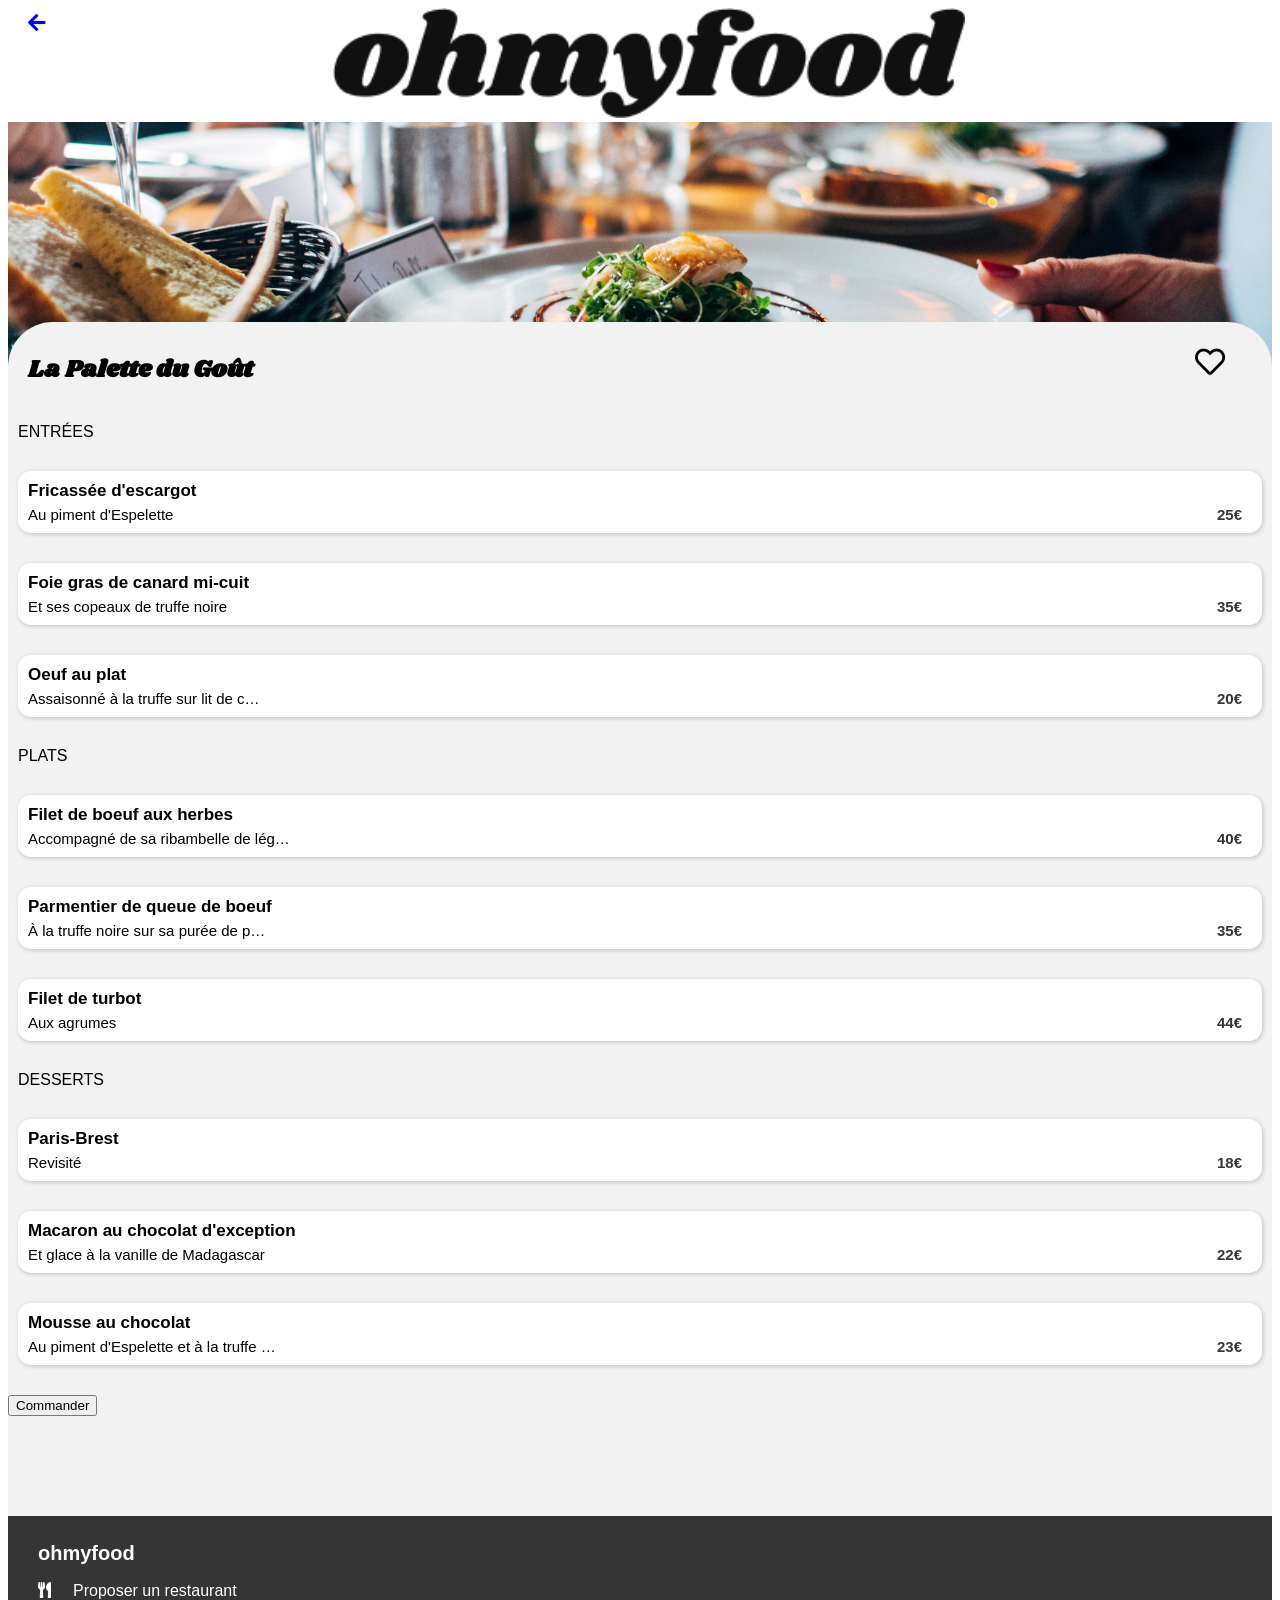
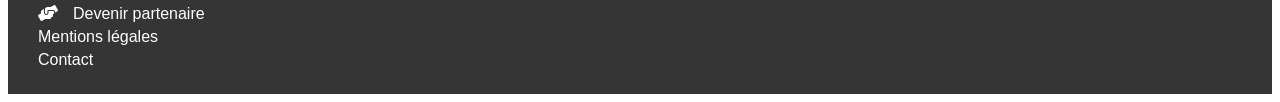
==== menu1.html @ 595d5b4f "Ajout de toutes les pages OhmyFood; + styles css; ajout des animations css" ====
<!DOCTYPE html>
<html lang="fr" xml:lang="fr" xmlns="http://www.w3.org/1999/xhtml">

<head>
    <title>Document</title>
    <meta http-equiv="Content-Type" content="text/html; charset=UTF-8" />
    <link rel="stylesheet" type="text/css" href="styles/styles.css"/>
    <link rel="stylesheet" href="https://cdnjs.cloudflare.com/ajax/libs/font-awesome/5.13.1/css/all.min.css"/>
    <link rel="preconnect" href="https://fonts.gstatic.com">
    <link href="https://fonts.googleapis.com/css2?family=Roboto:wght@300;400&display=swap" rel="stylesheet">
    <link href="https://fonts.googleapis.com/css2?family=Shrikhand&display=swap" rel="stylesheet">
</head>

<header>
    <a href="accueil.html"><i class="fas fa-arrow-left"></i></a>
    <img src="images/logo/ohmyfood.png" alt="logo_Ohmyfood"/>
</header>

<section class="Section_1_menu">
    <div class="background-img menu1"></div>
    
    <div class="menu">
        <h2>La Palette du Goût</h2>
        <button class="heart_action">
            <i class="far fa-heart hearticon empty_heart"></i>
            <i class="fas fa-heart hearticon full_heart"></i>
        </button>
        <div class="EPD entrées">
            <p>ENTRÉES</p>
            <div class='carte entree1'>
                <input class='checkbox-input' type="checkbox" name="" id="">
                <div class='Noms_EPD'>
                  <h3>Fricassée d'escargot</h3>
                  <p>Au piment d'Espelette</p>
                  <div class="prix"><b>25€</b></div>
                  <div class='icon_check'>
                    <i class="fas fa-check-circle checkicon"></i>    
                  </div></div></div>

            <div class="carte entrée2">
                <input class='checkbox-input' type="checkbox" name="" id="">
                <div class="Noms_EPD">
                <h3>Foie gras de canard mi-cuit</h3>
                <p>Et ses copeaux de truffe noire</p>
                <div class="prix"><b>35€</b></div>
                <div class='icon_check'>
                    <i class="fas fa-check-circle checkicon"></i>    
                </div></div></div>

            <div class="carte entrée3">
                <input class='checkbox-input' type="checkbox" name="" id="">
                <div class="Noms_EPD">
                <h3>Oeuf au plat</h3>
                <p>Assaisonné à la truffe sur lit de caviar</p>
                <div class="prix"><b>20€</b></div>
                <div class='icon_check'>
                    <i class="fas fa-check-circle checkicon"></i>    
                  </div></div></div>
        </div>

        <div class="EPD plats">
            <p>PLATS</p>

            <div class="carte plat1">
                <input class='checkbox-input' type="checkbox" name="" id="">
                <div class="Noms_EPD">
                <h3>Filet de boeuf aux herbes</h3>
                <p>Accompagné de sa ribambelle de légumes</p>
                <div class="prix"><b>40€</b></div>
                <div class='icon_check'>
                    <i class="fas fa-check-circle checkicon"></i>    
                </div></div></div>

            <div class="carte plat2">
                <input class='checkbox-input' type="checkbox" name="" id="">
                <div class="Noms_EPD">
                <h3>Parmentier de queue de boeuf</h3>
                <p>À la truffe noire sur sa purée de panais</p>
                <div class="prix"><b>35€</b></div>
                <div class='icon_check'>
                    <i class="fas fa-check-circle checkicon"></i>    
                </div></div></div>

            <div class="carte plat3">
                <input class='checkbox-input' type="checkbox" name="" id="">
                <div class="Noms_EPD">
                <h3>Filet de turbot</h3>
                <p>Aux agrumes</p>
                <div class="prix"><b>44€</b></div>
                <div class='icon_check'>
                    <i class="fas fa-check-circle checkicon"></i>    
                </div></div></div>
        </div>

        <div class="EPD desserts">
            <p>DESSERTS</p>
            <div class="carte dessert1">
                <input class='checkbox-input' type="checkbox" name="" id="">
                <div class="Noms_EPD">
                <h3>Paris-Brest</h3>
                <p>Revisité</p>
                <div class="prix"><b>18€</b></div>
                <div class='icon_check'>
                    <i class="fas fa-check-circle checkicon"></i>    
                </div></div></div>

            <div class="carte dessert2">
                <input class='checkbox-input' type="checkbox" name="" id="">
                <div class="Noms_EPD">
                <h3>Macaron au chocolat d'exception</h3>
                <p>Et glace à la vanille de Madagascar</p>
                <div class="prix"><b>22€</b></div>
                <div class='icon_check'>
                    <i class="fas fa-check-circle checkicon"></i>    
                </div></div></div>

            <div class="carte dessert3">
                <input class='checkbox-input' type="checkbox" name="" id="">
                <div class="Noms_EPD">                
                <h3>Mousse au chocolat</h3>
                <p>Au piment d'Espelette et à la truffe noire</p>
                <div class="prix"><b>23€</b></div>
                <div class='icon_check'>
                    <i class="fas fa-check-circle checkicon"></i>    
                </div></div></div>
        </div>

        <div class="button_commander">
        <button>Commander</button></div>

    </div>
    
</section>


<footer>
    <div>
    <h2>ohmyfood</h2>
    <i class="fas fa-utensils"></i>
    <p>Proposer un restaurant</p>
    <i class="fas fa-hands-helping"></i>
    <p>Devenir partenaire</p> 
    <p>Mentions légales</p>
    <p>Contact</p>
    </div>
</footer>

</html>
---- styles/styles.css ----
body {
  font-family: 'Roboto:wght@100', sans-serif;
}

header {
  text-align: center;
}

header i {
  position: relative;
  float: left;
  top: 5px;
  left: 20px;
  font-size: 20px;
}

header img {
  width: 50%;
}

.loader {
  -webkit-animation: spin 1s infinite linear;
          animation: spin 1s infinite linear;
  -webkit-animation-iteration-count: 1;
          animation-iteration-count: 1;
  -webkit-animation-fill-mode: forwards;
          animation-fill-mode: forwards;
  -webkit-animation-duration: 2s;
          animation-duration: 2s;
  border: solid 2vmin transparent;
  border-radius: 50%;
  border-right-color: #9356DC;
  border-top-color: #9356DC;
  -webkit-box-sizing: border-box;
          box-sizing: border-box;
  height: 20vmin;
  left: calc(50% - 10vmin);
  position: fixed;
  top: calc(50% - 10vmin);
  width: 20vmin;
  z-index: 1;
}

.loader:before {
  -webkit-animation-iteration-count: 1;
          animation-iteration-count: 1;
  -webkit-animation: spin 1s infinite linear;
          animation: spin 1s infinite linear;
  border: solid 2vmin transparent;
  border-radius: 50%;
  border-right-color: #FF79DA;
  border-top-color: #FF79DA;
  -webkit-box-sizing: border-box;
          box-sizing: border-box;
  content: "";
  height: 16vmin;
  left: 0;
  position: absolute;
  top: 0;
  width: 16vmin;
}

.loader:after {
  -webkit-animation: spin 1s infinte linear;
          animation: spin 1s infinte linear;
  border: solid 2vmin transparent;
  border-radius: 50%;
  border-right-color: #FF79DA;
  border-top-color: #FF79DA;
  -webkit-box-sizing: border-box;
          box-sizing: border-box;
  content: "";
  height: 12vmin;
  left: 2vmin;
  position: absolute;
  top: 2vmin;
  width: 12vmin;
}

@-webkit-keyframes spin {
  0% {
    -webkit-transform: rotate(360deg);
            transform: rotate(360deg);
    opacity: 0;
  }
  50% {
    opacity: 1;
  }
  100% {
    opacity: 0;
  }
}

@keyframes spin {
  0% {
    -webkit-transform: rotate(360deg);
            transform: rotate(360deg);
    opacity: 0;
  }
  50% {
    opacity: 1;
  }
  100% {
    opacity: 0;
  }
}

.Section_1 .Explore {
  background-color: #F6F6F6;
  text-align: center;
}

.Section_1 .Explore h2 {
  font-weight: bold;
  margin: 45px 45px 10px 45px;
}

.Section_1 .Explore p {
  margin: auto 20px;
  color: #6c6c6c;
}

.Section_1 .Search {
  background-color: #eaeaea;
}

.Section_1 .Search i {
  position: relative;
  right: -25px;
}

.Section_1 input {
  width: auto;
  background-color: #eaeaea;
  text-align: center;
  border: none;
  height: 50px;
  font-size: 15px;
  font-weight: bold;
}

.Section_1 .btn_explore {
  background: linear-gradient(-5deg, #9356DC, #FF79DA);
  padding: 12px 30px;
  border-radius: 25px;
  border: none;
  color: white;
  -webkit-box-shadow: 1px 3px 8px darkgray;
          box-shadow: 1px 3px 8px darkgray;
  margin: 30px auto 50px auto;
}

.Section_1 .btn_explore:hover {
  background: linear-gradient(-5deg, #9E6BDB, #FC8FDE);
  -webkit-box-shadow: 1px 3px 8px grey;
          box-shadow: 1px 3px 8px grey;
}

.Section_1_menu {
  background-color: #F2F2F2;
}

.Section_1_menu .background-img {
  height: 300px;
  background-position: center;
  background-size: cover;
}

.Section_1_menu .menu1 {
  background-image: url(../images/restaurants/jay-wennington-N_Y88TWmGwA-unsplash.jpg);
}

.Section_1_menu .menu2 {
  background-image: url(../images/restaurants/stil-u2Lp8tXIcjw-unsplash.jpg);
}

.Section_1_menu .menu3 {
  background-image: url(../images/restaurants/toa-heftiba-DQKerTsQwi0-unsplash.jpg);
}

.Section_1_menu .menu4 {
  background-image: url(../images/restaurants/louis-hansel-shotsoflouis-qNBGVyOCY8Q-unsplash.jpg);
}

.Section_1_menu .menu {
  background-color: #f2f2f2;
  border-top-left-radius: 45px;
  border-top-right-radius: 45px;
  position: relative;
  top: -100px;
}

.Section_1_menu .menu h2 {
  margin: 30px auto 20px 20px;
  display: -webkit-inline-box;
  display: -ms-inline-flexbox;
  display: inline-flex;
  font-family: 'shrikhand';
}

.Section_1_menu .menu .heart_action {
  border: none;
  float: right;
  position: relative;
  top: 25px;
  right: 65px;
  font-size: 30px;
}

.Section_1_menu .menu .hearticon {
  position: absolute;
  top: 0;
  left: 0;
}

.Section_1_menu .menu .full_heart {
  z-index: 0;
  color: #F2F2F2;
}

.Section_1_menu .menu .empty_heart {
  z-index: 1;
}

.Section_1_menu .menu .heart_action:focus .full_heart, .Section_1_menu .menu .heart_action:focus .empty_heart {
  -webkit-transition: all 1s ease-out;
  transition: all 1s ease-out;
  font-size: 25px;
  background: -webkit-linear-gradient(#9356DC, #FF79DA);
  -webkit-background-clip: text;
  -webkit-text-fill-color: transparent;
}

.Section_1_menu .menu .EPD {
  margin: 5px 10px;
}

.Section_1_menu .menu .EPD .carte {
  background-color: white;
  display: -webkit-box;
  display: -ms-flexbox;
  display: flex;
  -webkit-box-shadow: 1px 1px 4px silver;
          box-shadow: 1px 1px 4px silver;
  width: 100%;
  position: relative;
  margin: -30px 0 30px 0;
  overflow: hidden;
  border-radius: 13px;
  -webkit-animation: apparition 3s forwards;
          animation: apparition 3s forwards;
}

.Section_1_menu .menu .EPD .carte .checkbox-input {
  width: 100%;
  height: 100%;
  position: absolute;
  top: 0;
  left: 0;
  opacity: 0;
}

.Section_1_menu .menu .EPD .carte h3 {
  margin: 10px auto 0px 10px;
  font-size: 17px;
}

.Section_1_menu .menu .EPD .carte p {
  margin: 5px auto 10px 10px;
  white-space: nowrap;
  overflow: hidden;
  text-overflow: ellipsis;
  width: 90%;
  font-size: 15px;
}

.Section_1_menu .menu .EPD .carte .prix {
  color: #353535;
  position: absolute;
  right: 20px;
  top: 35px;
  font-size: 15px;
}

.Section_1_menu .menu .EPD .carte .icon_check {
  position: absolute;
  top: 0;
  height: 100%;
  right: -55px;
  width: 55px;
  background-color: #99E2D0;
  border-top-right-radius: 9px;
  border-bottom-right-radius: 9px;
  display: -webkit-box;
  display: -ms-flexbox;
  display: flex;
  -webkit-box-align: center;
      -ms-flex-align: center;
          align-items: center;
  -webkit-box-pack: center;
      -ms-flex-pack: center;
          justify-content: center;
}

.Section_1_menu .menu .EPD .carte .icon_check .checkicon {
  color: white;
  font-size: 20px;
}

.Section_1_menu .menu .EPD .checkbox-input:checked + .Noms_EPD > .icon_check {
  -webkit-animation: arrive-par-la-droite 0.6s forwards;
          animation: arrive-par-la-droite 0.6s forwards;
}

.Section_1_menu .menu .EPD .checkbox-input:checked + .Noms_EPD > .icon_check {
  -webkit-animation: arrive-par-la-droite 0.6s forwards;
          animation: arrive-par-la-droite 0.6s forwards;
}

@-webkit-keyframes arrive-par-la-droite {
  0% {
    right: -80px;
  }
  100% {
    right: 0;
  }
}

@keyframes arrive-par-la-droite {
  0% {
    right: -80px;
  }
  100% {
    right: 0;
  }
}

@-webkit-keyframes apparition {
  0% {
    opacity: 0;
    margin-top: -30px;
  }
  100% {
    opacity: 1;
    margin-top: 30px;
  }
}

@keyframes apparition {
  0% {
    opacity: 0;
    margin-top: -30px;
  }
  100% {
    opacity: 1;
    margin-top: 30px;
  }
}

.Section_2 {
  background-color: #f6f6f6;
  padding-top: 1px;
  padding-bottom: 50px;
}

.Section_2 h2 {
  margin: 50px auto auto 20px;
}

.Fonction {
  margin-bottom: 60px;
}

.Fonction h2 {
  margin-left: 15px;
  margin-top: 40px;
}

.choose, .compose, .taste {
  display: -webkit-box;
  display: -ms-flexbox;
  display: flex;
  text-align: center;
  background-color: #f6f6f6;
  margin: 20px 20px;
  padding: 10px;
  border-radius: 25px;
  -webkit-box-shadow: 1px 3px 10px #e7e7e7;
          box-shadow: 1px 3px 10px #e7e7e7;
  font-weight: bold;
}

.choose i, .compose i, .taste i {
  margin: auto 20px auto 5px;
  color: gray;
}

.choose i:hover, .compose i:hover, .taste i:hover {
  color: #9356dc;
}

.Number1, .Number2, .Number3 {
  margin: auto 15px auto -20px;
  background-color: #9356DC;
  color: white;
  border-radius: 50%;
  height: 20px;
  width: 20px;
}

.restaurant {
  background-color: white;
  margin: 20px;
  border-radius: 15px;
}

.restaurant .Nouveau {
  background-color: #99e2d0;
  color: #1d987a;
  padding: 10px 15px;
  text-align: center;
  position: relative;
  float: right;
  right: 10px;
  top: 10px;
}

.restaurant .background-img {
  background-position: center;
  background-size: cover;
  height: 200px;
  width: auto;
  border-top-left-radius: 15px;
  border-top-right-radius: 15px;
}

.restaurant .background-img.square-img1 {
  background-image: url(../images/restaurants/jay-wennington-N_Y88TWmGwA-unsplash.jpg);
}

.restaurant .background-img.square-img2 {
  background-image: url(../images/restaurants/stil-u2Lp8tXIcjw-unsplash.jpg);
}

.restaurant .background-img.square-img3 {
  background-image: url(../images/restaurants/toa-heftiba-DQKerTsQwi0-unsplash.jpg);
}

.restaurant .background-img.square-img4 {
  background-image: url(../images/restaurants/louis-hansel-shotsoflouis-qNBGVyOCY8Q-unsplash.jpg);
}

.restaurant a {
  text-decoration: none;
  color: black;
}

.restaurant .Nom_restaurant {
  display: inline-block;
}

.restaurant h3 {
  margin: 10px auto 0px 10px;
  font-size: 17px;
}

.restaurant p {
  margin: 5px auto 15px 10px;
}

.restaurant .heart_action {
  border: none;
  position: relative;
  float: right;
  margin: 20px 50px;
  font-size: 25px;
}

.restaurant i {
  position: absolute;
  top: 0;
  left: 0;
}

.restaurant .full_heart {
  z-index: 0;
  color: white;
}

.restaurant .empty_heart {
  z-index: 1;
}

.restaurant .heart_action:focus .full_heart, .restaurant .heart_action:focus .empty_heart {
  -webkit-transition: all 1s ease-out;
  transition: all 1s ease-out;
  font-size: 25px;
  background: -webkit-linear-gradient(#9356DC, #FF79DA);
  -webkit-background-clip: text;
  -webkit-text-fill-color: transparent;
}

footer {
  background-color: #353535;
  color: white;
}

footer div {
  margin-left: 30px;
  padding: 10px 0px 20px 0px;
}

footer h2 {
  padding: 30px auto auto auto;
  font-size: 20px;
}

footer i {
  display: block;
  float: left;
  width: 20px;
  margin: auto 15px auto auto;
}

footer p {
  margin: 5px auto;
}
/*# sourceMappingURL=styles.css.map */
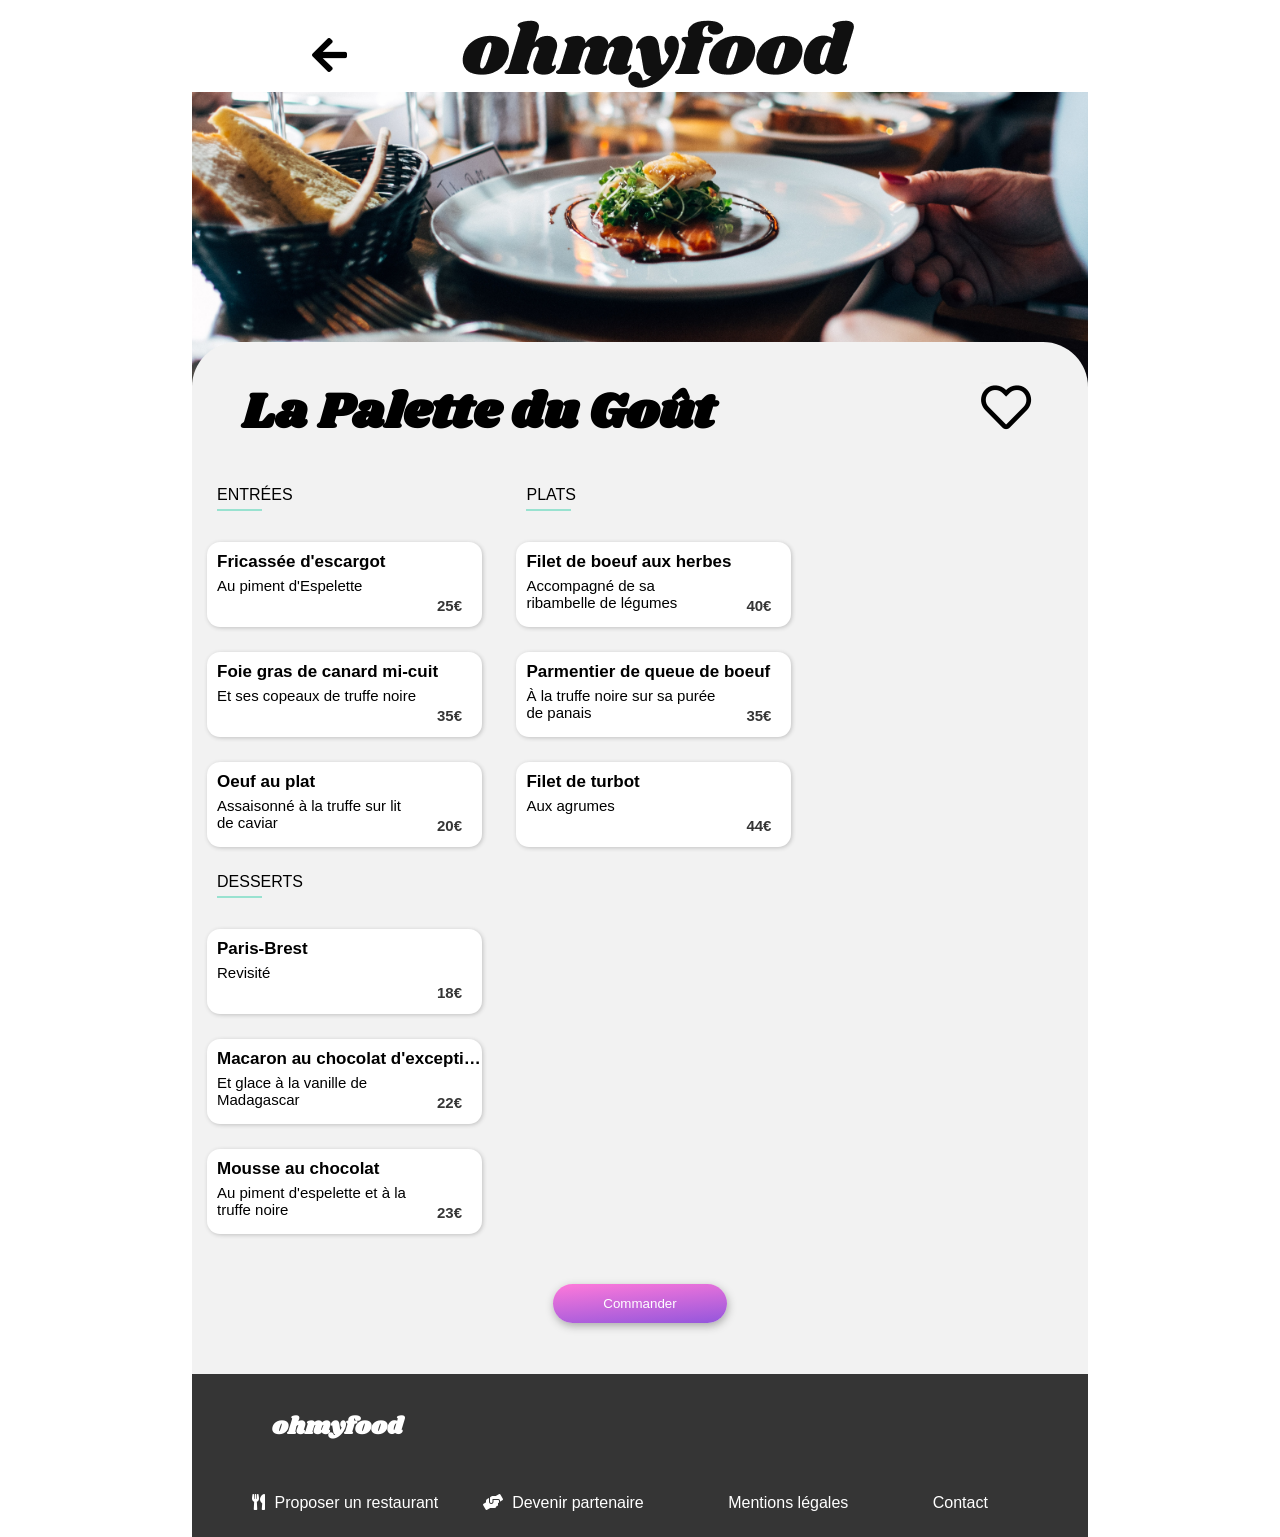
==== commit 46d78c62: "Projet bientôt terminé. Modifications sur les différentes versions responsives" ====
--- a/menu1.html
+++ b/menu1.html
@@ -20,11 +20,13 @@
     <div class="background-img menu1"></div>
     
     <div class="menu">
+        <div class="nom_resto">
         <h2>La Palette du Goût</h2>
         <button class="heart_action">
             <i class="far fa-heart hearticon empty_heart"></i>
             <i class="fas fa-heart hearticon full_heart"></i>
-        </button>
+        </button></div>
+    
         <div class="EPD entrées">
             <p>ENTRÉES</p>
             <div class='carte entree1'>
@@ -118,30 +120,27 @@
                 <input class='checkbox-input' type="checkbox" name="" id="">
                 <div class="Noms_EPD">                
                 <h3>Mousse au chocolat</h3>
-                <p>Au piment d'Espelette et à la truffe noire</p>
+                <p>Au piment d'espelette et à la truffe noire</p>
                 <div class="prix"><b>23€</b></div>
                 <div class='icon_check'>
                     <i class="fas fa-check-circle checkicon"></i>    
                 </div></div></div>
         </div>
-
-        <div class="button_commander">
-        <button>Commander</button></div>
-
+        <button class="button_commander">Commander</button>
     </div>
-    
 </section>
 
-
 <footer>
-    <div>
     <h2>ohmyfood</h2>
-    <i class="fas fa-utensils"></i>
-    <p>Proposer un restaurant</p>
-    <i class="fas fa-hands-helping"></i>
-    <p>Devenir partenaire</p> 
+    <div class="footer_paragraph">
+        <div class="icon_paragraph">
+            <i class="fas fa-utensils"></i>
+            <p>Proposer un restaurant</p></div>
+        <div class="icon_paragraph">
+            <i class="fas fa-hands-helping"></i>
+            <p>Devenir partenaire</p></div> 
     <p>Mentions légales</p>
-    <p>Contact</p>
+    <a href="mailto:exemple@gmail.com"><p>Contact</p></a>
     </div>
 </footer>
 
--- a/styles/styles.css
+++ b/styles/styles.css
@@ -1,21 +1,21 @@
 body {
   font-family: 'Roboto:wght@100', sans-serif;
+  width: 70%;
+  margin: auto;
 }
 
 header {
   text-align: center;
+  margin-top: 20px;
 }
 
 header i {
+  color: black;
   position: relative;
   float: left;
-  top: 5px;
-  left: 20px;
-  font-size: 20px;
-}
-
-header img {
-  width: 50%;
+  top: 15px;
+  left: 120px;
+  font-size: 40px;
 }
 
 .loader {
@@ -122,11 +122,15 @@
 
 .Section_1 .Search {
   background-color: #eaeaea;
+  -webkit-box-shadow: inset 0px 4px 6px -2px silver;
+          box-shadow: inset 0px 4px 6px -2px silver;
+  padding: 7px 0px;
 }
 
 .Section_1 .Search i {
   position: relative;
   right: -25px;
+  font-size: 17px;
 }
 
 .Section_1 input {
@@ -134,20 +138,22 @@
   background-color: #eaeaea;
   text-align: center;
   border: none;
-  height: 50px;
+  height: 40px;
   font-size: 15px;
   font-weight: bold;
 }
 
 .Section_1 .btn_explore {
   background: linear-gradient(-5deg, #9356DC, #FF79DA);
-  padding: 12px 30px;
+  padding: 15px 20px;
   border-radius: 25px;
   border: none;
   color: white;
   -webkit-box-shadow: 1px 3px 8px darkgray;
           box-shadow: 1px 3px 8px darkgray;
   margin: 30px auto 50px auto;
+  font-weight: bold;
+  font-size: 14px;
 }
 
 .Section_1 .btn_explore:hover {
@@ -158,28 +164,33 @@
 
 .Section_1_menu {
   background-color: #F2F2F2;
+  padding-bottom: 1px;
 }
 
 .Section_1_menu .background-img {
   height: 300px;
-  background-position: center;
   background-size: cover;
+  background-position-x: center;
 }
 
 .Section_1_menu .menu1 {
   background-image: url(../images/restaurants/jay-wennington-N_Y88TWmGwA-unsplash.jpg);
+  background-position-y: -210px;
 }
 
 .Section_1_menu .menu2 {
   background-image: url(../images/restaurants/stil-u2Lp8tXIcjw-unsplash.jpg);
+  background-position-y: -165px;
 }
 
 .Section_1_menu .menu3 {
   background-image: url(../images/restaurants/toa-heftiba-DQKerTsQwi0-unsplash.jpg);
+  background-position-y: -250px;
 }
 
 .Section_1_menu .menu4 {
   background-image: url(../images/restaurants/louis-hansel-shotsoflouis-qNBGVyOCY8Q-unsplash.jpg);
+  background-position-y: -275px;
 }
 
 .Section_1_menu .menu {
@@ -187,24 +198,25 @@
   border-top-left-radius: 45px;
   border-top-right-radius: 45px;
   position: relative;
-  top: -100px;
+  top: -50px;
 }
 
 .Section_1_menu .menu h2 {
-  margin: 30px auto 20px 20px;
+  margin: 35px auto 20px 50px;
   display: -webkit-inline-box;
   display: -ms-inline-flexbox;
   display: inline-flex;
   font-family: 'shrikhand';
+  font-size: 50px;
 }
 
 .Section_1_menu .menu .heart_action {
   border: none;
   float: right;
   position: relative;
-  top: 25px;
-  right: 65px;
-  font-size: 30px;
+  top: 40px;
+  right: 95px;
+  font-size: 50px;
 }
 
 .Section_1_menu .menu .hearticon {
@@ -225,14 +237,23 @@
 .Section_1_menu .menu .heart_action:focus .full_heart, .Section_1_menu .menu .heart_action:focus .empty_heart {
   -webkit-transition: all 1s ease-out;
   transition: all 1s ease-out;
-  font-size: 25px;
+  font-size: 50px;
   background: -webkit-linear-gradient(#9356DC, #FF79DA);
   -webkit-background-clip: text;
   -webkit-text-fill-color: transparent;
 }
 
 .Section_1_menu .menu .EPD {
-  margin: 5px 10px;
+  display: -ms-inline-grid;
+  display: inline-grid;
+  margin: 0 15px;
+}
+
+.Section_1_menu .menu .EPD p {
+  margin-left: 10px;
+  border-bottom: 2px #99E2D0 solid;
+  width: 45px;
+  padding-bottom: 5px;
 }
 
 .Section_1_menu .menu .EPD .carte {
@@ -260,26 +281,34 @@
   opacity: 0;
 }
 
-.Section_1_menu .menu .EPD .carte h3 {
+.Section_1_menu .menu .EPD .carte .Noms_EPD {
+  width: 275px;
+  height: 85px;
+}
+
+.Section_1_menu .menu .EPD .carte .Noms_EPD h3 {
   margin: 10px auto 0px 10px;
   font-size: 17px;
-}
-
-.Section_1_menu .menu .EPD .carte p {
-  margin: 5px auto 10px 10px;
   white-space: nowrap;
   overflow: hidden;
   text-overflow: ellipsis;
-  width: 90%;
+}
+
+.Section_1_menu .menu .EPD .carte .Noms_EPD p {
+  margin: 5px auto 5px 10px;
   font-size: 15px;
+  border: none;
+  width: 200px;
 }
 
 .Section_1_menu .menu .EPD .carte .prix {
   color: #353535;
   position: absolute;
   right: 20px;
-  top: 35px;
+  top: 55px;
   font-size: 15px;
+  width: 325px;
+  text-align: right;
 }
 
 .Section_1_menu .menu .EPD .carte .icon_check {
@@ -312,9 +341,35 @@
           animation: arrive-par-la-droite 0.6s forwards;
 }
 
-.Section_1_menu .menu .EPD .checkbox-input:checked + .Noms_EPD > .icon_check {
-  -webkit-animation: arrive-par-la-droite 0.6s forwards;
-          animation: arrive-par-la-droite 0.6s forwards;
+.Section_1_menu .menu .EPD .checkbox-input:checked + .Noms_EPD > h3,
+.Section_1_menu .menu .EPD .checkbox-input:checked + .Noms_EPD > p {
+  -webkit-animation: all 0.5s;
+          animation: all 0.5s;
+  width: 175px;
+}
+
+.Section_1_menu .menu .EPD .checkbox-input:checked + .Noms_EPD > .prix {
+  -webkit-transition: all 0.5s ease-in;
+  transition: all 0.5s ease-in;
+  right: 65px;
+}
+
+.Section_1_menu .menu .button_commander {
+  background: linear-gradient(-5deg, #9356DC, #FF79DA);
+  padding: 12px 50px;
+  border-radius: 25px;
+  border: none;
+  color: white;
+  -webkit-box-shadow: 1px 3px 8px darkgray;
+  box-shadow: 1px 3px 8px darkgray;
+  display: block;
+  margin: 40px auto 0px auto;
+}
+
+.Section_1_menu .menu .button_commander:hover {
+  background: linear-gradient(-5deg, #9E6BDB, #FC8FDE);
+  -webkit-box-shadow: 1px 3px 8px grey;
+          box-shadow: 1px 3px 8px grey;
 }
 
 @-webkit-keyframes arrive-par-la-droite {
@@ -339,10 +394,12 @@
   0% {
     opacity: 0;
     margin-top: -30px;
+    margin-bottom: 10px;
   }
   100% {
     opacity: 1;
-    margin-top: 30px;
+    margin-top: 15px;
+    margin-bottom: 10px;
   }
 }
 
@@ -350,10 +407,12 @@
   0% {
     opacity: 0;
     margin-top: -30px;
+    margin-bottom: 10px;
   }
   100% {
     opacity: 1;
-    margin-top: 30px;
+    margin-top: 15px;
+    margin-bottom: 10px;
   }
 }
 
@@ -364,16 +423,26 @@
 }
 
 .Section_2 h2 {
-  margin: 50px auto auto 20px;
-}
-
-.Fonction {
+  margin: 50px auto 10px 30px;
+}
+
+.Fonctionnement {
   margin-bottom: 60px;
 }
 
-.Fonction h2 {
+.Fonctionnement h2 {
   margin-left: 15px;
   margin-top: 40px;
+}
+
+.Fonctions {
+  display: -webkit-box;
+  display: -ms-flexbox;
+  display: flex;
+}
+
+.Fonctions p {
+  font-weight: bold;
 }
 
 .choose, .compose, .taste {
@@ -382,7 +451,7 @@
   display: flex;
   text-align: center;
   background-color: #f6f6f6;
-  margin: 20px 20px;
+  margin: 20px auto;
   padding: 10px;
   border-radius: 25px;
   -webkit-box-shadow: 1px 3px 10px #e7e7e7;
@@ -390,45 +459,75 @@
   font-weight: bold;
 }
 
+.choose:hover, .compose:hover, .taste:hover {
+  background-color: #f5edff;
+}
+
 .choose i, .compose i, .taste i {
   margin: auto 20px auto 5px;
   color: gray;
 }
 
+.choose i.fa-mobile-alt, .compose i.fa-mobile-alt, .taste i.fa-mobile-alt {
+  font-size: 20px;
+}
+
 .choose i:hover, .compose i:hover, .taste i:hover {
   color: #9356dc;
 }
 
 .Number1, .Number2, .Number3 {
-  margin: auto 15px auto -20px;
+  margin: auto 15px auto -30px;
   background-color: #9356DC;
   color: white;
   border-radius: 50%;
-  height: 20px;
-  width: 20px;
+  width: 40px;
+  height: 30px;
+  padding-top: 7px;
+  font-size: 15px;
+}
+
+.Number1 p, .Number2 p, .Number3 p {
+  position: relative;
+  top: -12px;
+  font-size: 14px;
+}
+
+.cartes_resto {
+  display: -webkit-box;
+  display: -ms-flexbox;
+  display: flex;
+  -ms-flex-wrap: wrap;
+      flex-wrap: wrap;
 }
 
 .restaurant {
+  margin: 10px auto;
   background-color: white;
-  margin: 20px;
+  width: 400px;
   border-radius: 15px;
+  -webkit-box-shadow: 0px 2px 10px -2px silver;
+          box-shadow: 0px 2px 10px -2px silver;
 }
 
 .restaurant .Nouveau {
   background-color: #99e2d0;
   color: #1d987a;
-  padding: 10px 15px;
+  padding: 6px 12px;
   text-align: center;
   position: relative;
   float: right;
-  right: 10px;
-  top: 10px;
+  right: 12px;
+  top: 12px;
+  border-radius: 2px;
+  font-size: 20px;
+  font-weight: bold;
 }
 
 .restaurant .background-img {
-  background-position: center;
+  background-position: bottom;
   background-size: cover;
-  height: 200px;
+  height: 300px;
   width: auto;
   border-top-left-radius: 15px;
   border-top-right-radius: 15px;
@@ -440,6 +539,8 @@
 
 .restaurant .background-img.square-img2 {
   background-image: url(../images/restaurants/stil-u2Lp8tXIcjw-unsplash.jpg);
+  background-position-x: 0px;
+  background-position-y: -148px;
 }
 
 .restaurant .background-img.square-img3 {
@@ -472,7 +573,7 @@
   border: none;
   position: relative;
   float: right;
-  margin: 20px 50px;
+  margin: 20px 35px;
   font-size: 25px;
 }
 
@@ -503,26 +604,191 @@
 footer {
   background-color: #353535;
   color: white;
-}
-
-footer div {
-  margin-left: 30px;
-  padding: 10px 0px 20px 0px;
+  padding: 15px 0px;
 }
 
 footer h2 {
-  padding: 30px auto auto auto;
-  font-size: 20px;
-}
-
-footer i {
-  display: block;
-  float: left;
-  width: 20px;
-  margin: auto 15px auto auto;
-}
-
-footer p {
-  margin: 5px auto;
+  padding: 20px 80px 50px 80px;
+  font-family: shrikhand;
+  margin: auto;
+}
+
+footer .footer_paragraph {
+  padding-bottom: 10px;
+  width: 100%;
+  text-align: center;
+  display: block ruby;
+}
+
+footer .footer_paragraph p {
+  margin: 0 40px;
+}
+
+footer .footer_paragraph i {
+  margin-right: -35px;
+}
+
+footer .icon_paragraph {
+  display: block ruby;
+}
+
+footer a {
+  text-decoration: none;
+  color: white;
+}
+
+@media all and (min-width: 320px) and (max-width: 667px) {
+  body {
+    width: 100%;
+  }
+  header {
+    margin: 20px auto 10px auto;
+  }
+  header i {
+    top: 5px;
+    left: 20px;
+    font-size: 20px;
+  }
+  header img {
+    width: 50%;
+  }
+  .Section_1 {
+    width: 100%;
+  }
+  .Section_1 .Fonctions {
+    display: block;
+  }
+  .Section_1 .Fonctions .choose, .Section_1 .Fonctions .compose, .Section_1 .Fonctions .taste {
+    margin: 20px 30px;
+  }
+  .Section_1 .Fonctions .choose .Number1, .Section_1 .Fonctions .choose .Number2, .Section_1 .Fonctions .choose .Number3, .Section_1 .Fonctions .compose .Number1, .Section_1 .Fonctions .compose .Number2, .Section_1 .Fonctions .compose .Number3, .Section_1 .Fonctions .taste .Number1, .Section_1 .Fonctions .taste .Number2, .Section_1 .Fonctions .taste .Number3 {
+    width: 15px;
+    height: 15px;
+    padding: 5px;
+    margin-left: -20px;
+  }
+  .Section_1 .Fonctions .choose .Number1 p, .Section_1 .Fonctions .choose .Number2 p, .Section_1 .Fonctions .choose .Number3 p, .Section_1 .Fonctions .compose .Number1 p, .Section_1 .Fonctions .compose .Number2 p, .Section_1 .Fonctions .compose .Number3 p, .Section_1 .Fonctions .taste .Number1 p, .Section_1 .Fonctions .taste .Number2 p, .Section_1 .Fonctions .taste .Number3 p {
+    top: -13px;
+    font-size: 13px;
+  }
+  .Section_2 {
+    width: 100%;
+  }
+  .Section_2 h2 {
+    margin-left: 20px;
+  }
+  .Section_2 .restaurant {
+    width: 100%;
+    margin: 10px 20px;
+  }
+  .Section_2 .restaurant .Nouveau {
+    padding: 6px 12px;
+    font-size: 12px;
+  }
+  .Section_2 .restaurant .background-img {
+    height: 175px;
+  }
+  .Section_1_menu .background-img {
+    height: 300px;
+    background-position-x: 0px;
+    background-position-y: -2px;
+  }
+  .Section_1_menu .menu1 {
+    background-size: contain;
+  }
+  .Section_1_menu .menu {
+    top: -100px;
+  }
+  .Section_1_menu .menu h2 {
+    font-size: 27px;
+    margin-left: 25px;
+  }
+  .Section_1_menu .menu .heart_action {
+    top: 39px;
+    right: 45px;
+    font-size: 25px;
+  }
+  .Section_1_menu .menu .heart_action:focus .full_heart, .Section_1_menu .menu .heart_action:focus .empty_heart {
+    font-size: 25px;
+  }
+  .Section_1_menu .menu .EPD {
+    display: block;
+  }
+  .Section_1_menu .menu .EPD .carte .Noms_EPD {
+    height: 65px;
+  }
+  .Section_1_menu .menu .EPD .carte .Noms_EPD p {
+    width: 275px;
+    overflow: hidden;
+    text-overflow: ellipsis;
+    white-space: nowrap;
+  }
+  .Section_1_menu .menu .EPD .carte .prix {
+    top: 35px;
+  }
+  .Section_1_menu .menu .button_commander {
+    margin: 40px auto -40px auto;
+  }
+  footer {
+    padding: 0px 0px 20px 0px;
+  }
+  footer h2 {
+    padding: 20px 20px 5px 20px;
+    font-size: 20px;
+  }
+  footer .footer_paragraph {
+    margin-left: 20px;
+    font-size: 15px;
+    display: block;
+    text-align: initial;
+    width: auto;
+  }
+  footer .footer_paragraph p {
+    margin: 5px 0px;
+  }
+  footer .icon_paragraph i {
+    position: initial;
+    font-size: 11px;
+    width: 10px;
+    margin-right: 5px;
+    text-align: center;
+  }
+}
+
+@media all and (min-width: 668px) and (max-width: 1024px) {
+  body {
+    width: 100%;
+  }
+  header {
+    margin: 20px auto 10px auto;
+  }
+  header i {
+    top: 22px;
+    left: 95px;
+    font-size: 40px;
+  }
+  .Section_1 {
+    width: 100%;
+  }
+  .Section_2 {
+    width: 100%;
+  }
+  .Section_2 h2 {
+    margin: 25px 20px;
+  }
+  .restaurant {
+    width: 350px;
+  }
+  .restaurant .background-img {
+    height: 250px;
+  }
+  .Section_1_menu .menu h2 {
+    font-size: 45px;
+    margin-left: 40px;
+  }
+  .Section_1_menu .menu .button_commander {
+    margin-top: 60px;
+    font-size: 15px;
+  }
 }
 /*# sourceMappingURL=styles.css.map */
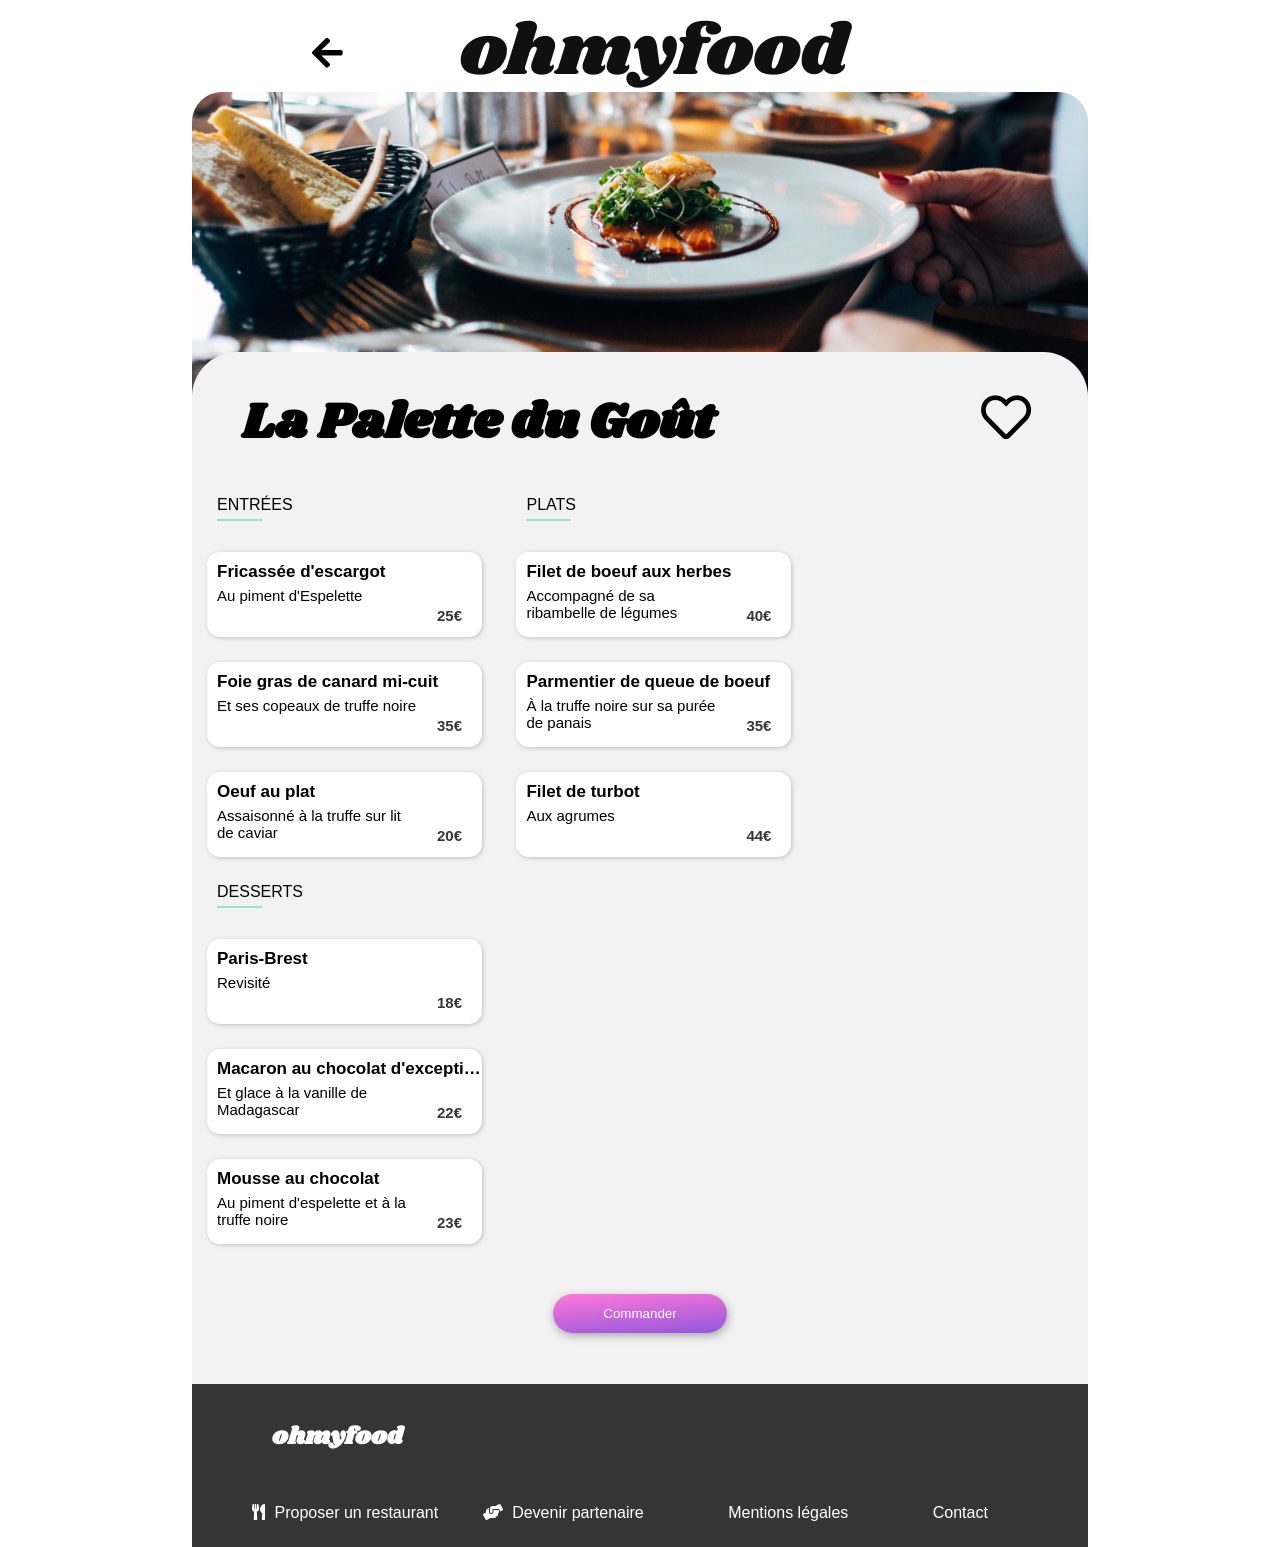
==== commit f869ff61: "Finitions design du site + dernière animation ajoutée" ====
--- a/menu1.html
+++ b/menu1.html
@@ -10,7 +10,7 @@
     <link href="https://fonts.googleapis.com/css2?family=Roboto:wght@300;400&display=swap" rel="stylesheet">
     <link href="https://fonts.googleapis.com/css2?family=Shrikhand&display=swap" rel="stylesheet">
 </head>
-
+<body>
 <header>
     <a href="accueil.html"><i class="fas fa-arrow-left"></i></a>
     <img src="images/logo/ohmyfood.png" alt="logo_Ohmyfood"/>
@@ -143,5 +143,5 @@
     <a href="mailto:exemple@gmail.com"><p>Contact</p></a>
     </div>
 </footer>
-
+</body>
 </html>
--- a/styles/styles.css
+++ b/styles/styles.css
@@ -15,7 +15,7 @@
   float: left;
   top: 15px;
   left: 120px;
-  font-size: 40px;
+  font-size: 35px;
 }
 
 .loader {
@@ -165,12 +165,16 @@
 .Section_1_menu {
   background-color: #F2F2F2;
   padding-bottom: 1px;
+  border-top-left-radius: 30px;
+  border-top-right-radius: 30px;
 }
 
 .Section_1_menu .background-img {
-  height: 300px;
+  height: 310px;
   background-size: cover;
   background-position-x: center;
+  border-top-left-radius: 30px;
+  border-top-right-radius: 30px;
 }
 
 .Section_1_menu .menu1 {
@@ -341,6 +345,11 @@
           animation: arrive-par-la-droite 0.6s forwards;
 }
 
+.Section_1_menu .menu .EPD .checkbox-input:checked + .Noms_EPD > .icon_check > .checkicon {
+  -webkit-animation: icon_rotate 0.7s forwards;
+          animation: icon_rotate 0.7s forwards;
+}
+
 .Section_1_menu .menu .EPD .checkbox-input:checked + .Noms_EPD > h3,
 .Section_1_menu .menu .EPD .checkbox-input:checked + .Noms_EPD > p {
   -webkit-animation: all 0.5s;
@@ -351,7 +360,7 @@
 .Section_1_menu .menu .EPD .checkbox-input:checked + .Noms_EPD > .prix {
   -webkit-transition: all 0.5s ease-in;
   transition: all 0.5s ease-in;
-  right: 65px;
+  right: 75px;
 }
 
 .Section_1_menu .menu .button_commander {
@@ -370,6 +379,24 @@
   background: linear-gradient(-5deg, #9E6BDB, #FC8FDE);
   -webkit-box-shadow: 1px 3px 8px grey;
           box-shadow: 1px 3px 8px grey;
+}
+
+@-webkit-keyframes icon_rotate {
+  0% {
+    rotate: 0deg;
+  }
+  100% {
+    rotate: 360deg;
+  }
+}
+
+@keyframes icon_rotate {
+  0% {
+    rotate: 0deg;
+  }
+  100% {
+    rotate: 360deg;
+  }
 }
 
 @-webkit-keyframes arrive-par-la-droite {
@@ -502,7 +529,7 @@
 }
 
 .restaurant {
-  margin: 10px auto;
+  margin: 20px auto;
   background-color: white;
   width: 400px;
   border-radius: 15px;
@@ -689,12 +716,27 @@
     height: 175px;
   }
   .Section_1_menu .background-img {
-    height: 300px;
+    border-top-left-radius: 0px;
+    border-top-right-radius: 0px;
+    height: 310px;
+    background-size: cover;
+  }
+  .Section_1_menu .menu1 {
+    background-size: contain;
     background-position-x: 0px;
     background-position-y: -2px;
   }
-  .Section_1_menu .menu1 {
+  .Section_1_menu .menu2 {
+    background-position-y: -105px;
+  }
+  .Section_1_menu .menu3 {
     background-size: contain;
+    background-position-x: 0px;
+    background-position-y: 0px;
+  }
+  .Section_1_menu .menu4 {
+    background-position-x: -16px;
+    background-position-y: -40px;
   }
   .Section_1_menu .menu {
     top: -100px;
@@ -777,7 +819,7 @@
     margin: 25px 20px;
   }
   .restaurant {
-    width: 350px;
+    margin: 30px auto;
   }
   .restaurant .background-img {
     height: 250px;
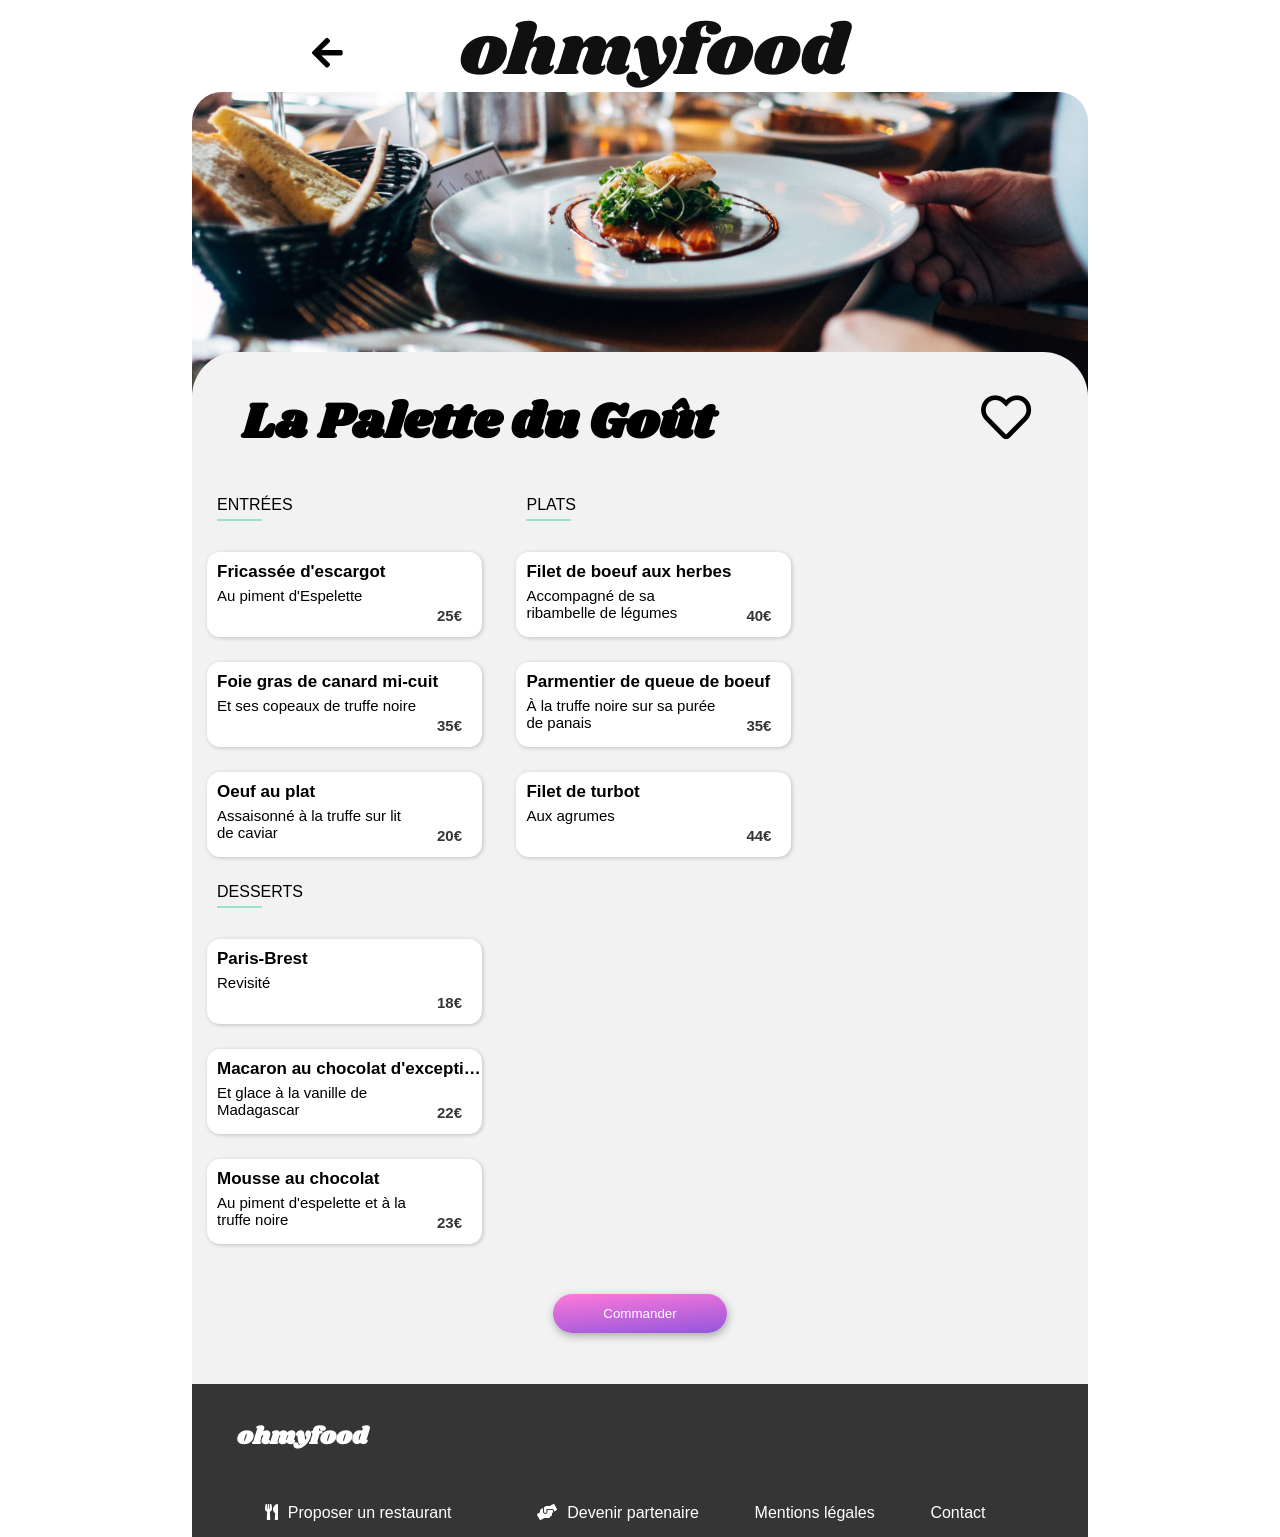
==== commit 36564cdc: "Last commit" ====
--- a/menu1.html
+++ b/menu1.html
@@ -30,7 +30,7 @@
         <div class="EPD entrées">
             <p>ENTRÉES</p>
             <div class='carte entree1'>
-                <input class='checkbox-input' type="checkbox" name="" id="">
+                <input class='checkbox-input' type="checkbox">
                 <div class='Noms_EPD'>
                   <h3>Fricassée d'escargot</h3>
                   <p>Au piment d'Espelette</p>
@@ -40,7 +40,7 @@
                   </div></div></div>
 
             <div class="carte entrée2">
-                <input class='checkbox-input' type="checkbox" name="" id="">
+                <input class='checkbox-input' type="checkbox">
                 <div class="Noms_EPD">
                 <h3>Foie gras de canard mi-cuit</h3>
                 <p>Et ses copeaux de truffe noire</p>
@@ -50,7 +50,7 @@
                 </div></div></div>
 
             <div class="carte entrée3">
-                <input class='checkbox-input' type="checkbox" name="" id="">
+                <input class='checkbox-input' type="checkbox">
                 <div class="Noms_EPD">
                 <h3>Oeuf au plat</h3>
                 <p>Assaisonné à la truffe sur lit de caviar</p>
@@ -64,7 +64,7 @@
             <p>PLATS</p>
 
             <div class="carte plat1">
-                <input class='checkbox-input' type="checkbox" name="" id="">
+                <input class='checkbox-input' type="checkbox">
                 <div class="Noms_EPD">
                 <h3>Filet de boeuf aux herbes</h3>
                 <p>Accompagné de sa ribambelle de légumes</p>
@@ -74,7 +74,7 @@
                 </div></div></div>
 
             <div class="carte plat2">
-                <input class='checkbox-input' type="checkbox" name="" id="">
+                <input class='checkbox-input' type="checkbox">
                 <div class="Noms_EPD">
                 <h3>Parmentier de queue de boeuf</h3>
                 <p>À la truffe noire sur sa purée de panais</p>
@@ -84,7 +84,7 @@
                 </div></div></div>
 
             <div class="carte plat3">
-                <input class='checkbox-input' type="checkbox" name="" id="">
+                <input class='checkbox-input' type="checkbox">
                 <div class="Noms_EPD">
                 <h3>Filet de turbot</h3>
                 <p>Aux agrumes</p>
@@ -97,7 +97,7 @@
         <div class="EPD desserts">
             <p>DESSERTS</p>
             <div class="carte dessert1">
-                <input class='checkbox-input' type="checkbox" name="" id="">
+                <input class='checkbox-input' type="checkbox">
                 <div class="Noms_EPD">
                 <h3>Paris-Brest</h3>
                 <p>Revisité</p>
@@ -107,7 +107,7 @@
                 </div></div></div>
 
             <div class="carte dessert2">
-                <input class='checkbox-input' type="checkbox" name="" id="">
+                <input class='checkbox-input' type="checkbox">
                 <div class="Noms_EPD">
                 <h3>Macaron au chocolat d'exception</h3>
                 <p>Et glace à la vanille de Madagascar</p>
@@ -117,7 +117,7 @@
                 </div></div></div>
 
             <div class="carte dessert3">
-                <input class='checkbox-input' type="checkbox" name="" id="">
+                <input class='checkbox-input' type="checkbox">
                 <div class="Noms_EPD">                
                 <h3>Mousse au chocolat</h3>
                 <p>Au piment d'espelette et à la truffe noire</p>
@@ -132,15 +132,23 @@
 
 <footer>
     <h2>ohmyfood</h2>
-    <div class="footer_paragraph">
+    <div class="content_footer">
+        <div class="footer_paragraph">
         <div class="icon_paragraph">
             <i class="fas fa-utensils"></i>
             <p>Proposer un restaurant</p></div>
+        </div>
+        <div class="footer_paragraph">
         <div class="icon_paragraph">
             <i class="fas fa-hands-helping"></i>
-            <p>Devenir partenaire</p></div> 
-    <p>Mentions légales</p>
-    <a href="mailto:exemple@gmail.com"><p>Contact</p></a>
+            <p>Devenir partenaire</p></div>
+        </div>
+        <div class="footer_paragraph">
+            <p>Mentions légales</p>
+        </div> 
+        <div class="footer_paragraph">
+            <a href="mailto:exemple@gmail.com"><p>Contact</p></a>
+        </div>
     </div>
 </footer>
 </body>
--- a/styles/styles.css
+++ b/styles/styles.css
@@ -18,15 +18,13 @@
   font-size: 35px;
 }
 
-.loader {
-  -webkit-animation: spin 1s infinite linear;
-          animation: spin 1s infinite linear;
+.spinner {
+  -webkit-animation: spin 2s infinite linear;
+          animation: spin 2s infinite linear;
   -webkit-animation-iteration-count: 1;
           animation-iteration-count: 1;
   -webkit-animation-fill-mode: forwards;
           animation-fill-mode: forwards;
-  -webkit-animation-duration: 2s;
-          animation-duration: 2s;
   border: solid 2vmin transparent;
   border-radius: 50%;
   border-right-color: #9356DC;
@@ -41,11 +39,9 @@
   z-index: 1;
 }
 
-.loader:before {
-  -webkit-animation-iteration-count: 1;
-          animation-iteration-count: 1;
-  -webkit-animation: spin 1s infinite linear;
-          animation: spin 1s infinite linear;
+.spinner:before {
+  -webkit-animation: spin 3s infinite linear;
+          animation: spin 3s infinite linear;
   border: solid 2vmin transparent;
   border-radius: 50%;
   border-right-color: #FF79DA;
@@ -60,9 +56,9 @@
   width: 16vmin;
 }
 
-.loader:after {
-  -webkit-animation: spin 1s infinte linear;
-          animation: spin 1s infinte linear;
+.spinner:after {
+  -webkit-animation: spin 1s infinite linear;
+          animation: spin 1s infinite linear;
   border: solid 2vmin transparent;
   border-radius: 50%;
   border-right-color: #FF79DA;
@@ -635,28 +631,38 @@
 }
 
 footer h2 {
-  padding: 20px 80px 50px 80px;
+  padding: 20px 80px 50px 45px;
   font-family: shrikhand;
   margin: auto;
 }
 
-footer .footer_paragraph {
-  padding-bottom: 10px;
-  width: 100%;
-  text-align: center;
-  display: block ruby;
-}
-
-footer .footer_paragraph p {
-  margin: 0 40px;
-}
-
-footer .footer_paragraph i {
-  margin-right: -35px;
+footer .content_footer {
+  display: -webkit-box;
+  display: -ms-flexbox;
+  display: flex;
+  width: 90%;
+  margin: 0 15px;
+}
+
+footer .content_footer .footer_paragraph {
+  margin: auto;
+}
+
+footer .content_footer p {
+  margin: 0 auto;
+}
+
+footer .content_footer i {
+  padding-right: 10px;
+  padding-left: 30px;
+  position: relative;
+  top: 0;
 }
 
 footer .icon_paragraph {
-  display: block ruby;
+  display: -webkit-box;
+  display: -ms-flexbox;
+  display: flex;
 }
 
 footer a {
@@ -778,21 +784,27 @@
     padding: 20px 20px 5px 20px;
     font-size: 20px;
   }
-  footer .footer_paragraph {
+  footer .content_footer {
     margin-left: 20px;
     font-size: 15px;
     display: block;
     text-align: initial;
     width: auto;
   }
-  footer .footer_paragraph p {
+  footer .content_footer p {
     margin: 5px 0px;
   }
+  footer .icon_paragraph {
+    display: -webkit-box;
+    display: -ms-flexbox;
+    display: flex;
+  }
   footer .icon_paragraph i {
-    position: initial;
+    position: relative;
+    top: 7px;
     font-size: 11px;
     width: 10px;
-    margin-right: 5px;
+    padding-left: 0px;
     text-align: center;
   }
 }
